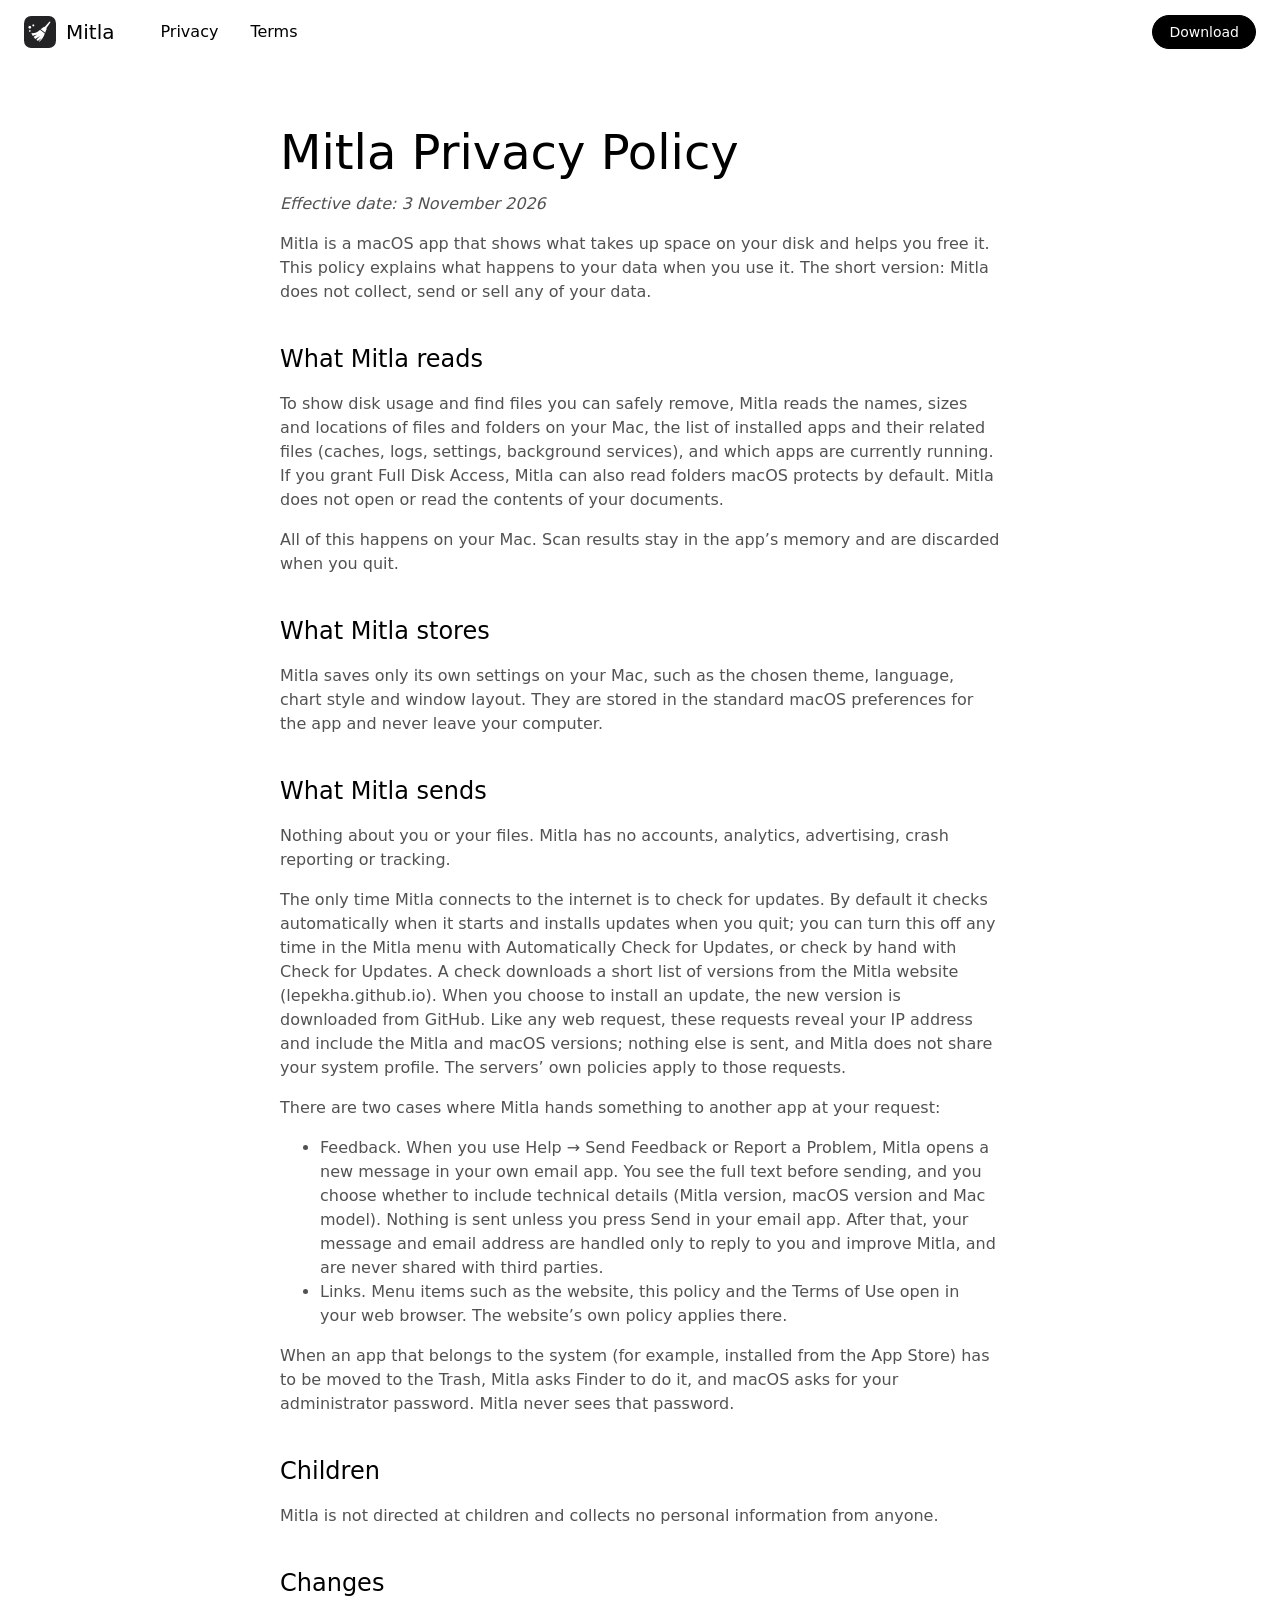
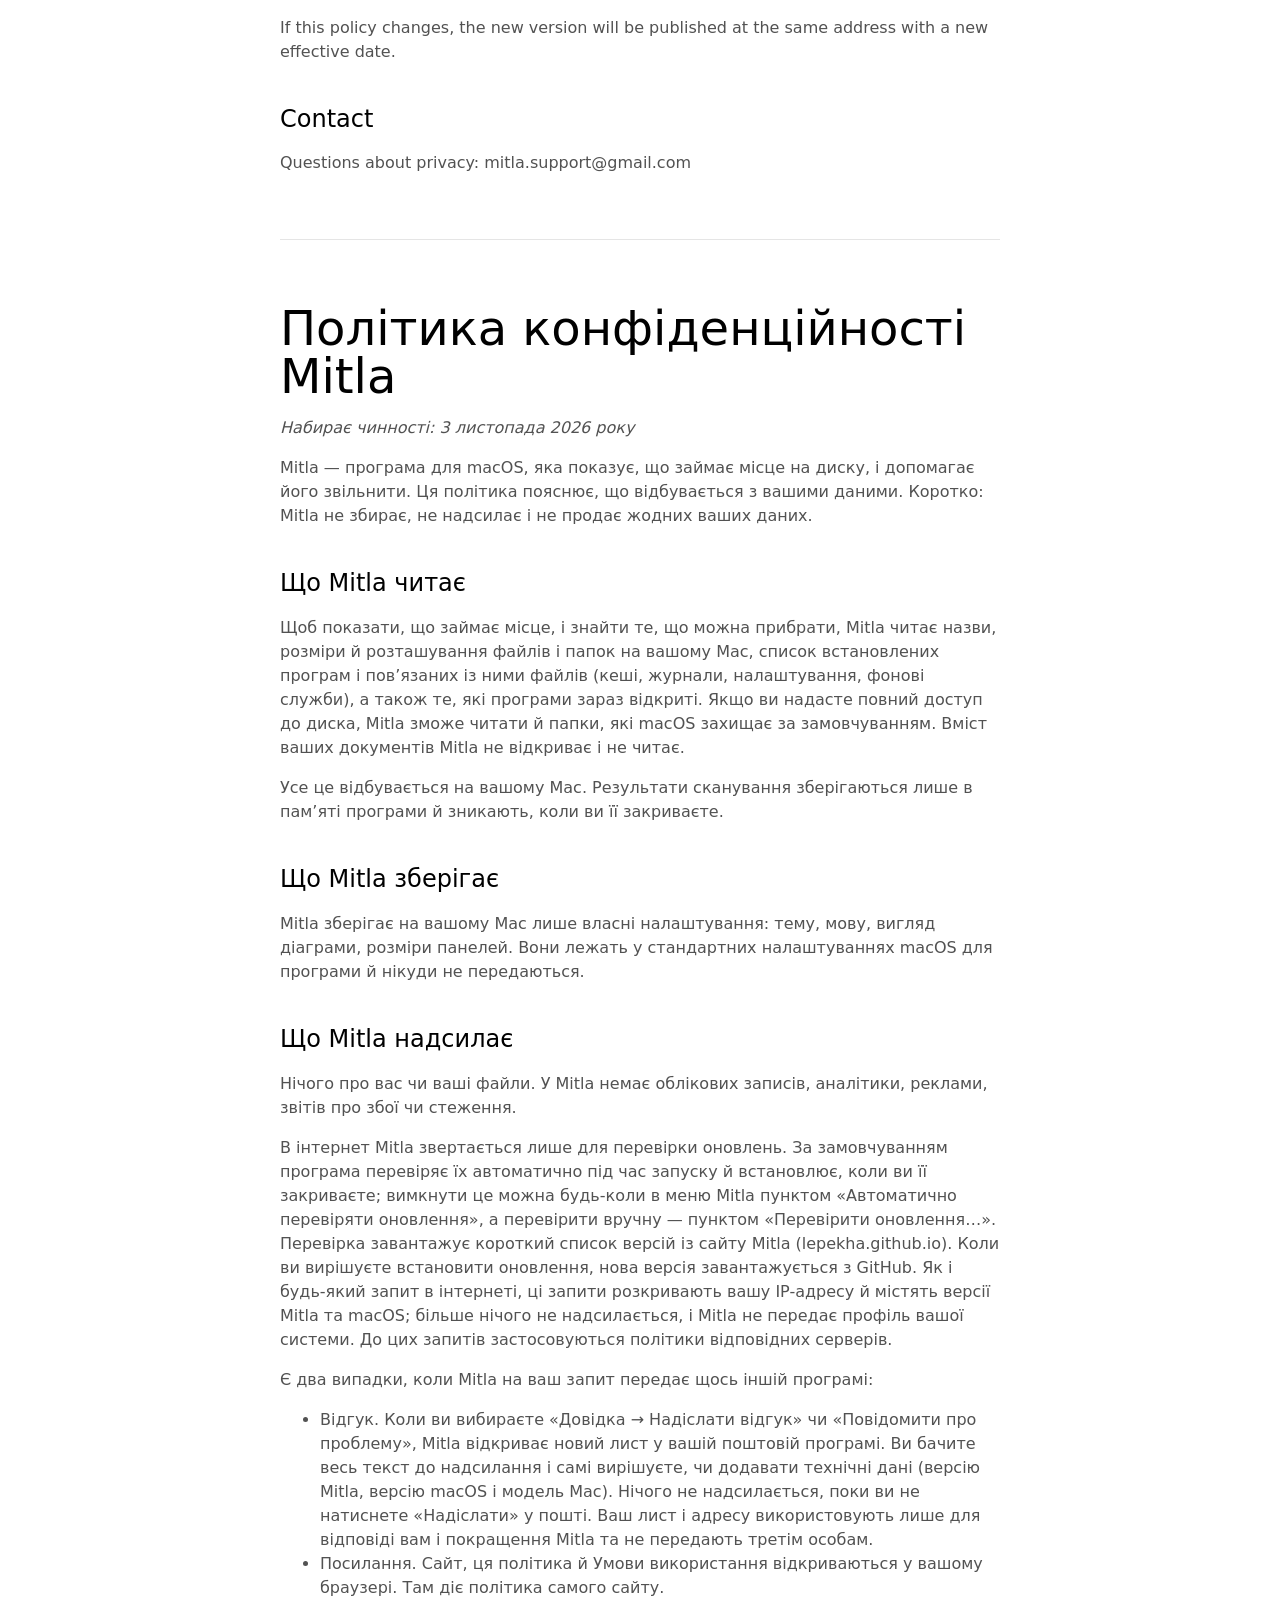
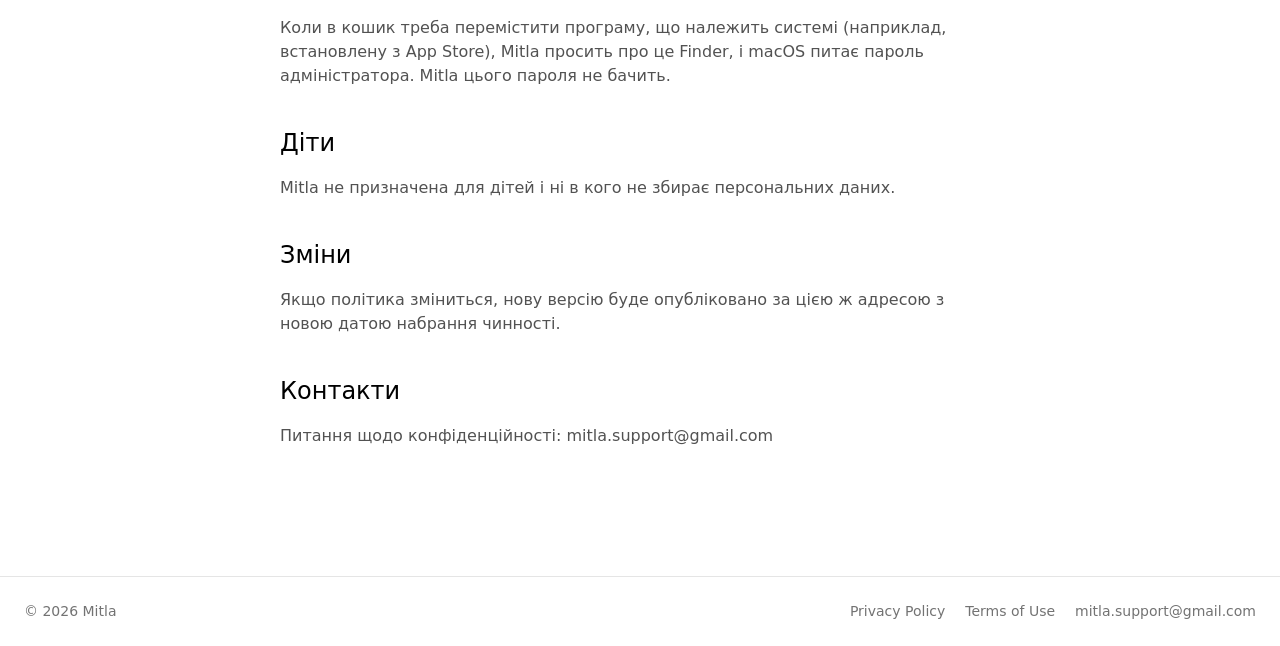
==== privacy/index.html @ 63d67e59 "Update website" ====
<!doctype html>
<html lang="en">
<head>
  <meta charset="utf-8">
  <meta name="viewport" content="width=device-width, initial-scale=1">
  <title>Mitla — Privacy Policy</title>
  <meta name="mitla:repo" content="lepekha/mitla-releases">
  <link rel="icon" href="../icon.png">
  <link rel="stylesheet" href="../style.css">
  <script src="../site.js" defer></script>
</head>
<body>
  <header class="nav">
    <div class="wrap">
      <a class="brand" href="../"><img src="../icon.png" alt="">Mitla</a>
      <nav class="nav-links" aria-label="Legal">
        <a href="../privacy/">Privacy</a>
        <a href="../terms/">Terms</a>
      </nav>
      <div class="nav-end">
        <a class="btn btn-black btn-sm" data-download href="../#download">Download</a>
      </div>
    </div>
  </header>
  <article class="legal">
<h1 id="mitla-privacy-policy">Mitla Privacy Policy</h1>
<p><em>Effective date: 3 November 2026</em></p>
<p>Mitla is a macOS app that shows what takes up space on your disk and
helps you free it. This policy explains what happens to your data when
you use it. The short version: <strong>Mitla does not collect, send or
sell any of your data.</strong></p>
<h2 id="what-mitla-reads">What Mitla reads</h2>
<p>To show disk usage and find files you can safely remove, Mitla reads
the names, sizes and locations of files and folders on your Mac, the
list of installed apps and their related files (caches, logs, settings,
background services), and which apps are currently running. If you grant
Full Disk Access, Mitla can also read folders macOS protects by
default. Mitla does not open or read the contents of your
documents.</p>
<p>All of this happens on your Mac. Scan results stay in the app’s
memory and are discarded when you quit.</p>
<h2 id="what-mitla-stores">What Mitla stores</h2>
<p>Mitla saves only its own settings on your Mac, such as the chosen
theme, language, chart style and window layout. They are stored in the
standard macOS preferences for the app and never leave your
computer.</p>
<h2 id="what-mitla-sends">What Mitla sends</h2>
<p>Nothing about you or your files. Mitla has no accounts, analytics,
advertising, crash reporting or tracking.</p>
<p>The only time Mitla connects to the internet is to check for
updates. By default it checks automatically when it starts and installs
updates when you quit; you can turn this off any time in the Mitla menu
with Automatically Check for Updates, or check by hand with Check for
Updates. A check downloads a short list of versions from the Mitla website (lepekha.github.io).
When you choose to install an update, the new version is downloaded from
GitHub. Like any web request, these requests reveal your IP address and
include the Mitla and macOS versions; nothing else is sent, and Mitla
does not share your system profile. The servers’ own policies apply to
those requests.</p>
<p>There are two cases where Mitla hands something to another app at
your request:</p>
<ul>
<li><strong>Feedback.</strong> When you use Help → Send Feedback or
Report a Problem, Mitla opens a new message in your own email app. You
see the full text before sending, and you choose whether to include
technical details (Mitla version, macOS version and Mac model). Nothing
is sent unless you press Send in your email app. After that, your
message and email address are handled only to reply to you and improve
Mitla, and are never shared with third parties.</li>
<li><strong>Links.</strong> Menu items such as the website, this policy
and the Terms of Use open in your web browser. The website’s own policy
applies there.</li>
</ul>
<p>When an app that belongs to the system (for example, installed from
the App Store) has to be moved to the Trash, Mitla asks Finder to do
it, and macOS asks for your administrator password. Mitla never sees
that password.</p>
<h2 id="children">Children</h2>
<p>Mitla is not directed at children and collects no personal
information from anyone.</p>
<h2 id="changes">Changes</h2>
<p>If this policy changes, the new version will be published at the same
address with a new effective date.</p>
<h2 id="contact">Contact</h2>
<p>Questions about privacy: mitla.support@gmail.com</p>
<hr />
<h1 id="політика-конфіденційності-mitla">Політика конфіденційності
Mitla</h1>
<p><em>Набирає чинності: 3 листопада 2026 року</em></p>
<p>Mitla — програма для macOS, яка показує, що займає місце на диску, і
допомагає його звільнити. Ця політика пояснює, що відбувається з вашими
даними. Коротко: <strong>Mitla не збирає, не надсилає і не продає
жодних ваших даних.</strong></p>
<h2 id="що-mitla-читає">Що Mitla читає</h2>
<p>Щоб показати, що займає місце, і знайти те, що можна прибрати, Mitla
читає назви, розміри й розташування файлів і папок на вашому Mac, список
встановлених програм і пов’язаних із ними файлів (кеші, журнали,
налаштування, фонові служби), а також те, які програми зараз відкриті.
Якщо ви надасте повний доступ до диска, Mitla зможе читати й папки, які
macOS захищає за замовчуванням. Вміст ваших документів Mitla не
відкриває і не читає.</p>
<p>Усе це відбувається на вашому Mac. Результати сканування зберігаються
лише в пам’яті програми й зникають, коли ви її закриваєте.</p>
<h2 id="що-mitla-зберігає">Що Mitla зберігає</h2>
<p>Mitla зберігає на вашому Mac лише власні налаштування: тему, мову,
вигляд діаграми, розміри панелей. Вони лежать у стандартних
налаштуваннях macOS для програми й нікуди не передаються.</p>
<h2 id="що-mitla-надсилає">Що Mitla надсилає</h2>
<p>Нічого про вас чи ваші файли. У Mitla немає облікових записів,
аналітики, реклами, звітів про збої чи стеження.</p>
<p>В інтернет Mitla звертається лише для перевірки оновлень. За
замовчуванням програма перевіряє їх автоматично під час запуску й
встановлює, коли ви її закриваєте; вимкнути це можна будь-коли в меню
Mitla пунктом «Автоматично перевіряти оновлення», а перевірити вручну —
пунктом «Перевірити оновлення…». Перевірка завантажує короткий список
версій із сайту Mitla (lepekha.github.io). Коли ви вирішуєте встановити оновлення, нова
версія завантажується з GitHub. Як і будь-який запит в інтернеті, ці
запити розкривають вашу IP-адресу й містять версії Mitla та macOS;
більше нічого не надсилається, і Mitla не передає профіль вашої
системи. До цих запитів застосовуються політики відповідних
серверів.</p>
<p>Є два випадки, коли Mitla на ваш запит передає щось іншій
програмі:</p>
<ul>
<li><strong>Відгук.</strong> Коли ви вибираєте «Довідка → Надіслати
відгук» чи «Повідомити про проблему», Mitla відкриває новий лист у
вашій поштовій програмі. Ви бачите весь текст до надсилання і самі
вирішуєте, чи додавати технічні дані (версію Mitla, версію macOS і
модель Mac). Нічого не надсилається, поки ви не натиснете «Надіслати» у
пошті. Ваш лист і адресу використовують лише для відповіді вам і
покращення Mitla та не передають третім особам.</li>
<li><strong>Посилання.</strong> Сайт, ця політика й Умови використання
відкриваються у вашому браузері. Там діє політика самого сайту.</li>
</ul>
<p>Коли в кошик треба перемістити програму, що належить системі
(наприклад, встановлену з App Store), Mitla просить про це Finder, і
macOS питає пароль адміністратора. Mitla цього пароля не бачить.</p>
<h2 id="діти">Діти</h2>
<p>Mitla не призначена для дітей і ні в кого не збирає персональних
даних.</p>
<h2 id="зміни">Зміни</h2>
<p>Якщо політика зміниться, нову версію буде опубліковано за цією ж
адресою з новою датою набрання чинності.</p>
<h2 id="контакти">Контакти</h2>
<p>Питання щодо конфіденційності: mitla.support@gmail.com</p>
  </article>
  <footer>
    <div class="wrap">
      <span>© 2026 Mitla</span>
      <nav aria-label="Footer">
        <a href="../privacy/">Privacy Policy</a>
        <a href="../terms/">Terms of Use</a>
        <a href="mailto:mitla.support@gmail.com">mitla.support@gmail.com</a>
      </nav>
    </div>
  </footer>
</body>
</html>
---- style.css ----
/* Mitla — сайт за дизайн-системою Ollama (open-design.ai):
   білий фон, лише відтінки сірого, SF Pro Rounded для заголовків, вага не більше 500,
   pill (9999px) для всього інтерактивного, 12px для контейнерів, жодних тіней і градієнтів. */

:root {
  --bg: #ffffff;
  --surface: #fafafa;
  --fg: #000000;
  --fg-2: #262626;
  --fg-3: #525252;
  --muted: #737373;
  --meta: #a3a3a3;
  --border: #e5e5e5;
  --border-strong: #d4d4d4;
  --button-text: #404040;

  --font-display: "SF Pro Rounded", ui-rounded, system-ui, -apple-system, sans-serif;
  --font-body: ui-sans-serif, system-ui, -apple-system, "Apple Color Emoji", "Segoe UI Emoji", "Segoe UI Symbol", "Noto Color Emoji", sans-serif;
  --font-mono: ui-monospace, SFMono-Regular, Menlo, Monaco, Consolas, "Liberation Mono", "Courier New", monospace;

  --radius-md: 12px;
  --radius-pill: 9999px;
  --focus-ring: 0 0 0 3px color-mix(in oklab, #3b82f6, transparent 50%);

  --container-max: 1280px;
  --gutter: 24px;
  --section-y: 112px;
  color-scheme: light;
}

@media (max-width: 1024px) { :root { --gutter: 16px; --section-y: 88px; } }
@media (max-width: 640px)  { :root { --gutter: 16px; --section-y: 48px; } }

* { box-sizing: border-box; }
html { scroll-behavior: smooth; scroll-padding-top: 72px; }
body {
  margin: 0;
  background: var(--bg);
  color: var(--fg);
  font: 400 16px/1.5 var(--font-body);
  -webkit-font-smoothing: antialiased;
}
img { max-width: 100%; display: block; }
a { color: var(--fg); text-decoration: underline; text-decoration-color: var(--border-strong); text-underline-offset: 3px; }
a:hover { text-decoration-color: var(--fg); }
:focus-visible { outline: none; box-shadow: var(--focus-ring); border-radius: var(--radius-pill); }
h1, h2, h3 { font-family: var(--font-display); font-weight: 500; letter-spacing: normal; margin: 0; }
strong, b { font-weight: 500; }

.wrap { max-width: var(--container-max); margin: 0 auto; padding: 0 var(--gutter); }

/* ---------- Навігація ---------- */
.nav { position: sticky; top: 0; z-index: 10; background: rgba(255, 255, 255, .92); backdrop-filter: saturate(1.4) blur(12px); -webkit-backdrop-filter: saturate(1.4) blur(12px); }
.nav .wrap { display: flex; align-items: center; gap: 16px; height: 64px; }
.brand { display: flex; align-items: center; gap: 10px; text-decoration: none; font: 500 20px/1 var(--font-display); }
.brand img { width: 32px; height: 32px; border-radius: 22.5%; }
.nav-links { display: flex; gap: 4px; margin-left: 16px; }
.nav-links a { text-decoration: none; padding: 6px 14px; border-radius: var(--radius-pill); }
.nav-links a:hover { background: var(--surface); }
.nav-end { margin-left: auto; display: flex; align-items: center; gap: 20px; }
.nav-end .text-link { text-decoration: none; display: inline-flex; align-items: center; gap: 6px; }
.nav-end .text-link svg { width: 18px; height: 18px; }
@media (max-width: 850px) { .nav-links { display: none; } }
@media (max-width: 480px) { .nav-end .text-link { display: none; } }

/* ---------- Кнопки ---------- */
.btn {
  display: inline-flex; align-items: center; justify-content: center; gap: 8px;
  padding: 10px 24px; border-radius: var(--radius-pill); border: 1px solid transparent;
  font: 500 16px/1.5 var(--font-body); text-decoration: none; white-space: nowrap; cursor: pointer;
}
.btn svg { width: 18px; height: 18px; flex: none; }
.btn-black { background: var(--fg); color: #fff; border-color: var(--fg); }
.btn-black:hover { background: var(--fg-2); border-color: var(--fg-2); }
.btn-black:active { background: var(--button-text); }
.btn-white { background: var(--bg); color: var(--button-text); border-color: var(--border-strong); }
.btn-white:hover { background: var(--surface); }
.btn-sm { padding: 6px 16px; font-size: 14px; line-height: 1.43; }

/* ---------- Герой ---------- */
.hero { text-align: center; padding: 88px 0 0; }
.hero .app-icon { width: 120px; height: 120px; border-radius: 22.5%; margin: 0 auto 32px; }
.hero h1 { font-size: 48px; line-height: 1; }
.hero .lead { font-size: 18px; line-height: 1.56; color: var(--muted); max-width: 600px; margin: 20px auto 32px; }
.actions { display: flex; gap: 12px; justify-content: center; flex-wrap: wrap; }
.meta { margin-top: 16px; color: var(--meta); font-size: 14px; line-height: 1.43; }
.meta span { white-space: nowrap; }
.meta span + span::before { content: "·"; margin: 0 8px; }
@media (max-width: 1024px) { .hero h1 { font-size: 36px; line-height: 1.11; } }
@media (max-width: 640px)  { .hero { padding-top: 48px; } .hero h1 { font-size: 30px; line-height: 1.2; } .hero .app-icon { width: 96px; height: 96px; } }

.screenshot img { width: 100%; height: auto; aspect-ratio: 2658 / 1874; }
.hero .screenshot { margin: 48px auto 0; max-width: 1120px; }

/* ---------- Секції ---------- */
section { padding: var(--section-y) 0; }
section.alt { background: var(--surface); }
.section-head { text-align: center; max-width: 720px; margin: 0 auto 48px; }
.section-head h2 { font-size: 36px; line-height: 1.11; }
.section-head p { color: var(--muted); font-size: 18px; line-height: 1.56; margin: 16px 0 0; }
@media (max-width: 640px) { .section-head h2 { font-size: 30px; line-height: 1.2; } .section-head { margin-bottom: 32px; } }

/* Три функції: короткий список, розділений лініями */
.features { max-width: 640px; margin: 0 auto; border-top: 1px solid var(--border); }
.features > div { padding: 24px 0; border-bottom: 1px solid var(--border); }
.features h3 { font-family: var(--font-body); font-size: 18px; line-height: 1.56; font-weight: 500; }
.features p { margin: 4px 0 0; color: var(--muted); }
#features { padding-top: 72px; }
.note { max-width: 640px; margin: 32px auto 0; color: var(--meta); font-size: 14px; line-height: 1.43; text-align: center; }

/* FAQ */
.faq { max-width: 768px; margin: 0 auto; border-top: 1px solid var(--border); }
.faq details { border-bottom: 1px solid var(--border); }
.faq summary { list-style: none; cursor: pointer; padding: 20px 0; font-size: 18px; line-height: 1.56; display: flex; justify-content: space-between; gap: 16px; }
.faq summary::-webkit-details-marker { display: none; }
.faq summary::after { content: "+"; color: var(--muted); font: 400 24px/1.1 var(--font-display); }
.faq details[open] summary::after { content: "−"; }
.faq details p { margin: 0 0 20px; color: var(--muted); }

/* Підвал: один рядок */
footer { border-top: 1px solid var(--border); }
footer .wrap { display: flex; flex-wrap: wrap; align-items: center; gap: 8px 24px; padding-top: 24px; padding-bottom: 24px; color: var(--muted); font-size: 14px; }
footer nav { display: flex; flex-wrap: wrap; gap: 4px 20px; margin-left: auto; }
footer a { color: var(--muted); text-decoration: none; }
footer a:hover { color: var(--fg); }
@media (max-width: 640px) { footer nav { margin-left: 0; } }

/* Юридичні сторінки */
.legal { max-width: 768px; margin: 0 auto; padding: 64px var(--gutter) var(--section-y); }
.legal h1 { font-size: 48px; line-height: 1; margin-bottom: 16px; }
.legal h2 { font-size: 24px; line-height: 1.33; margin: 40px 0 8px; }
.legal p, .legal li { color: var(--fg-3); }
.legal hr { border: 0; border-top: 1px solid var(--border); margin: 64px 0; }
@media (max-width: 640px) { .legal h1 { font-size: 30px; line-height: 1.2; } }

/* 404 */
.notfound { text-align: center; padding: 160px var(--gutter); }
.notfound h1 { font-size: 48px; line-height: 1; }
.notfound p { color: var(--muted); margin: 16px 0 32px; font-size: 18px; }
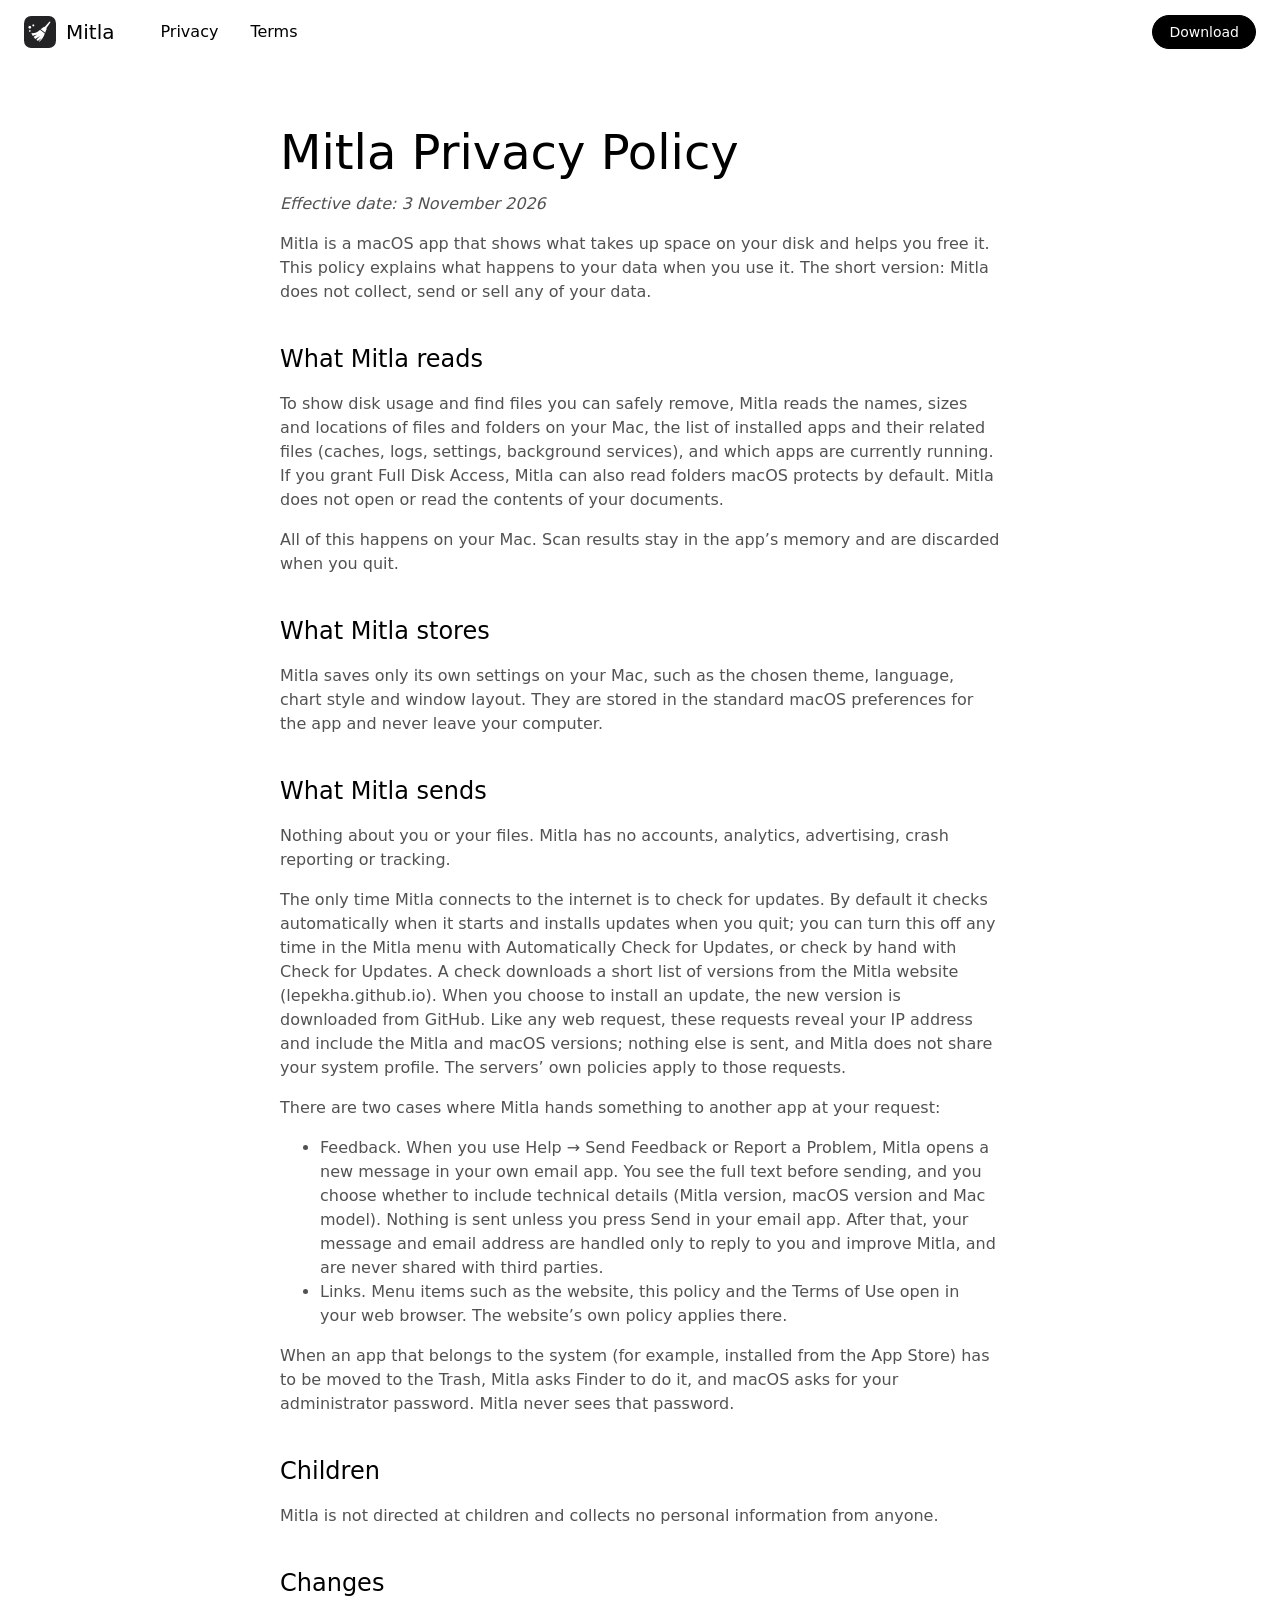
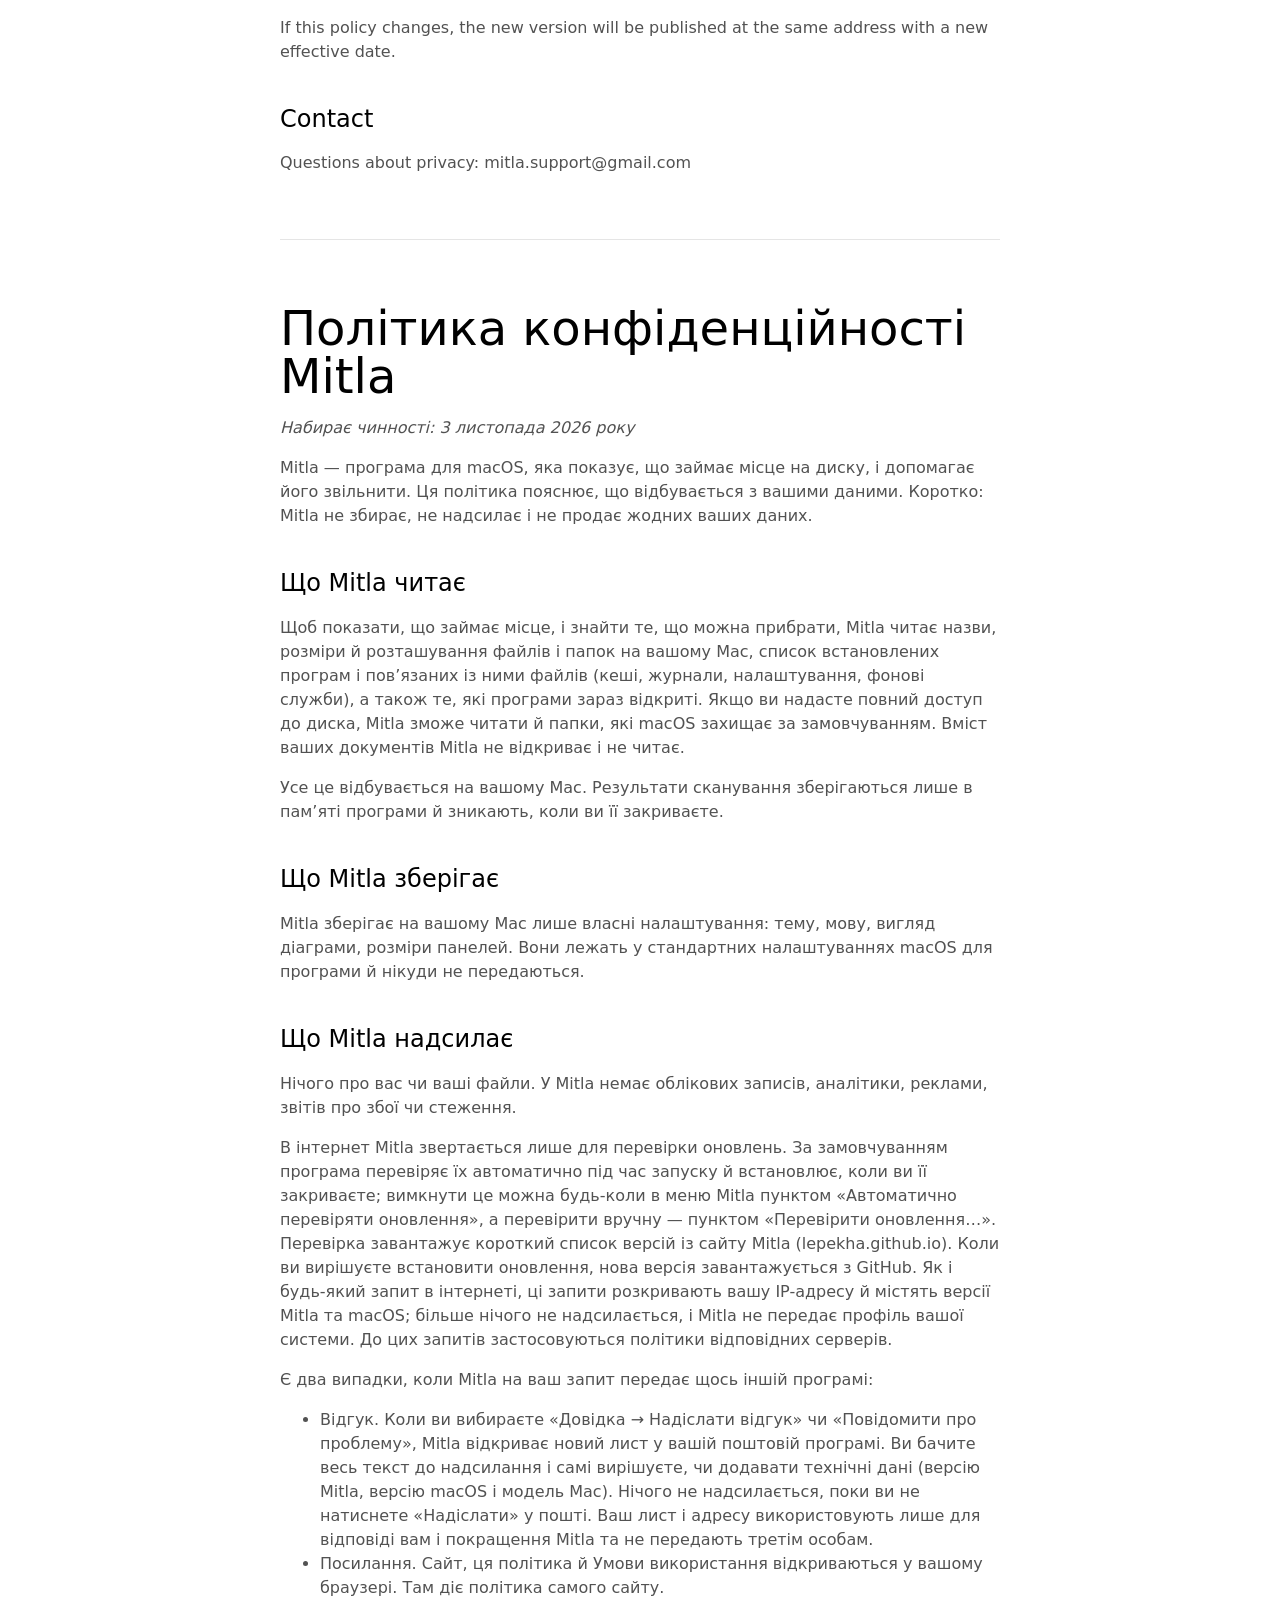
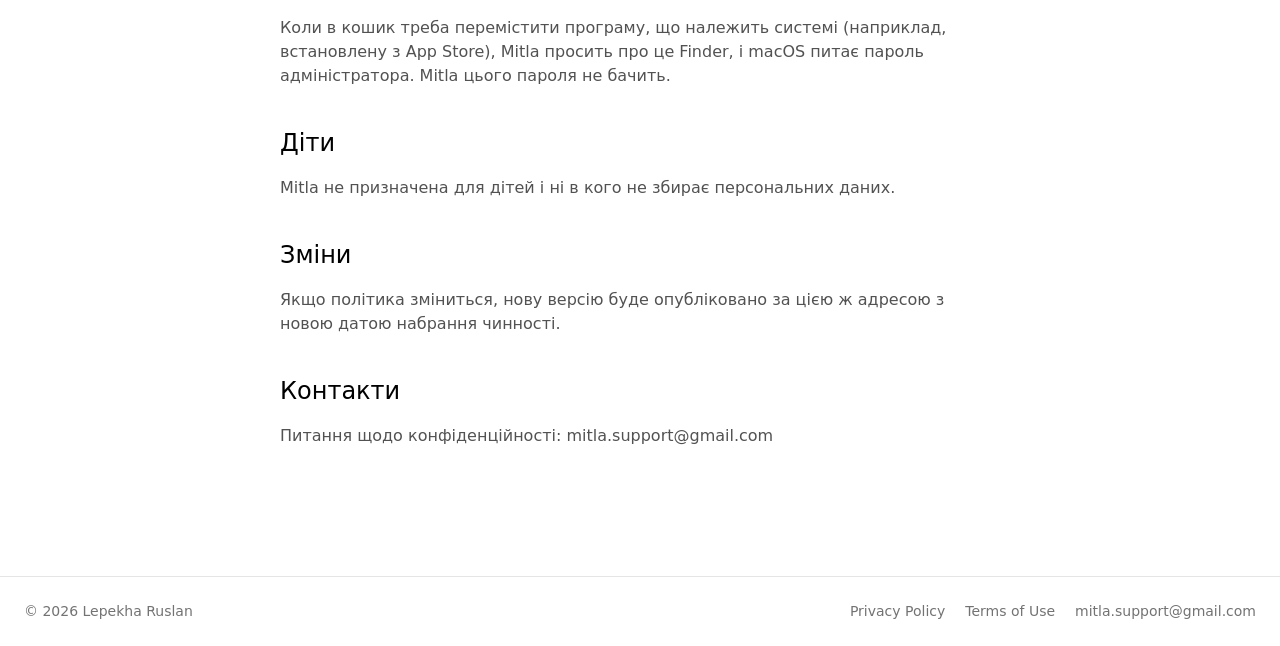
==== commit 288d4bd1: "Update website" ====
--- a/privacy/index.html
+++ b/privacy/index.html
@@ -146,7 +146,7 @@
   </article>
   <footer>
     <div class="wrap">
-      <span>© 2026 Mitla</span>
+      <span>© 2026 Lepekha Ruslan</span>
       <nav aria-label="Footer">
         <a href="../privacy/">Privacy Policy</a>
         <a href="../terms/">Terms of Use</a>
--- a/style.css
+++ b/style.css
@@ -41,6 +41,7 @@
   -webkit-font-smoothing: antialiased;
 }
 img { max-width: 100%; display: block; }
+[hidden] { display: none !important; }
 a { color: var(--fg); text-decoration: underline; text-decoration-color: var(--border-strong); text-underline-offset: 3px; }
 a:hover { text-decoration-color: var(--fg); }
 :focus-visible { outline: none; box-shadow: var(--focus-ring); border-radius: var(--radius-pill); }
@@ -62,6 +63,11 @@
 .nav-end .text-link svg { width: 18px; height: 18px; }
 @media (max-width: 850px) { .nav-links { display: none; } }
 @media (max-width: 480px) { .nav-end .text-link { display: none; } }
+.lang { position: relative; display: inline-flex; align-items: center; }
+.lang select { appearance: none; -webkit-appearance: none; font: inherit; font-size: 16px; color: var(--fg); background: transparent; border: 0; padding: 0; cursor: pointer; }
+.lang select:hover { color: var(--fg-3); }
+.lang select:focus-visible { outline: none; box-shadow: var(--focus-ring); border-radius: 4px; }
+.visually-hidden { position: absolute !important; width: 1px; height: 1px; padding: 0; margin: -1px; overflow: hidden; clip: rect(0 0 0 0); white-space: nowrap; border: 0; }
 
 /* ---------- Кнопки ---------- */
 .btn {
@@ -83,13 +89,13 @@
 .hero h1 { font-size: 48px; line-height: 1; }
 .hero .lead { font-size: 18px; line-height: 1.56; color: var(--muted); max-width: 600px; margin: 20px auto 32px; }
 .actions { display: flex; gap: 12px; justify-content: center; flex-wrap: wrap; }
-.meta { margin-top: 16px; color: var(--meta); font-size: 14px; line-height: 1.43; }
+.meta { display: flex; flex-wrap: wrap; justify-content: center; row-gap: 2px; margin-top: 16px; color: var(--meta); font-size: 14px; line-height: 1.43; }
 .meta span { white-space: nowrap; }
 .meta span + span::before { content: "·"; margin: 0 8px; }
 @media (max-width: 1024px) { .hero h1 { font-size: 36px; line-height: 1.11; } }
 @media (max-width: 640px)  { .hero { padding-top: 48px; } .hero h1 { font-size: 30px; line-height: 1.2; } .hero .app-icon { width: 96px; height: 96px; } }
 
-.screenshot img { width: 100%; height: auto; aspect-ratio: 2658 / 1874; }
+.screenshot img { width: 100%; height: auto; aspect-ratio: 2488 / 1670; }
 .hero .screenshot { margin: 48px auto 0; max-width: 1120px; }
 
 /* ---------- Секції ---------- */
@@ -100,13 +106,27 @@
 .section-head p { color: var(--muted); font-size: 18px; line-height: 1.56; margin: 16px 0 0; }
 @media (max-width: 640px) { .section-head h2 { font-size: 30px; line-height: 1.2; } .section-head { margin-bottom: 32px; } }
 
-/* Три функції: короткий список, розділений лініями */
-.features { max-width: 640px; margin: 0 auto; border-top: 1px solid var(--border); }
-.features > div { padding: 24px 0; border-bottom: 1px solid var(--border); }
-.features h3 { font-family: var(--font-body); font-size: 18px; line-height: 1.56; font-weight: 500; }
-.features p { margin: 4px 0 0; color: var(--muted); }
-#features { padding-top: 72px; }
-.note { max-width: 640px; margin: 32px auto 0; color: var(--meta); font-size: 14px; line-height: 1.43; text-align: center; }
+/* Види графіків: перемикач-пігулка над скріншотом */
+.tabs { display: flex; width: fit-content; margin: 0 auto 32px; padding: 4px; gap: 4px; border: 1px solid var(--border); border-radius: var(--radius-pill); }
+.tabs [role="tab"] { appearance: none; border: 0; background: none; cursor: pointer; padding: 6px 18px; border-radius: var(--radius-pill); font: 500 14px/1.43 var(--font-body); color: var(--fg-3); }
+.tabs [role="tab"]:hover { background: var(--surface); color: var(--fg); }
+.tabs [role="tab"][aria-selected="true"] { background: var(--fg); color: #fff; }
+.tab-panels { max-width: 1120px; margin: 0 auto; }
+
+/* Функції: текст і скріншот поруч, через рядок дзеркально */
+.row { display: grid; grid-template-columns: minmax(0, 1fr) minmax(0, 1.9fr); gap: 56px; align-items: center; max-width: 1180px; margin: 0 auto; }
+.row + .row { margin-top: 72px; }
+.row.flip { grid-template-columns: minmax(0, 1.9fr) minmax(0, 1fr); }
+.row.flip .row-text { order: 2; }
+.row-text h3 { font-size: 30px; line-height: 1.2; }
+.row-text p { margin: 12px 0 0; color: var(--muted); font-size: 18px; line-height: 1.56; }
+@media (max-width: 900px) {
+  .row { grid-template-columns: 1fr; gap: 20px; text-align: center; }
+  .row.flip { grid-template-columns: 1fr; }
+  .row.flip .row-text { order: 0; }
+  .row + .row { margin-top: 56px; }
+  .row-text p { max-width: 560px; margin-left: auto; margin-right: auto; }
+}
 
 /* FAQ */
 .faq { max-width: 768px; margin: 0 auto; border-top: 1px solid var(--border); }
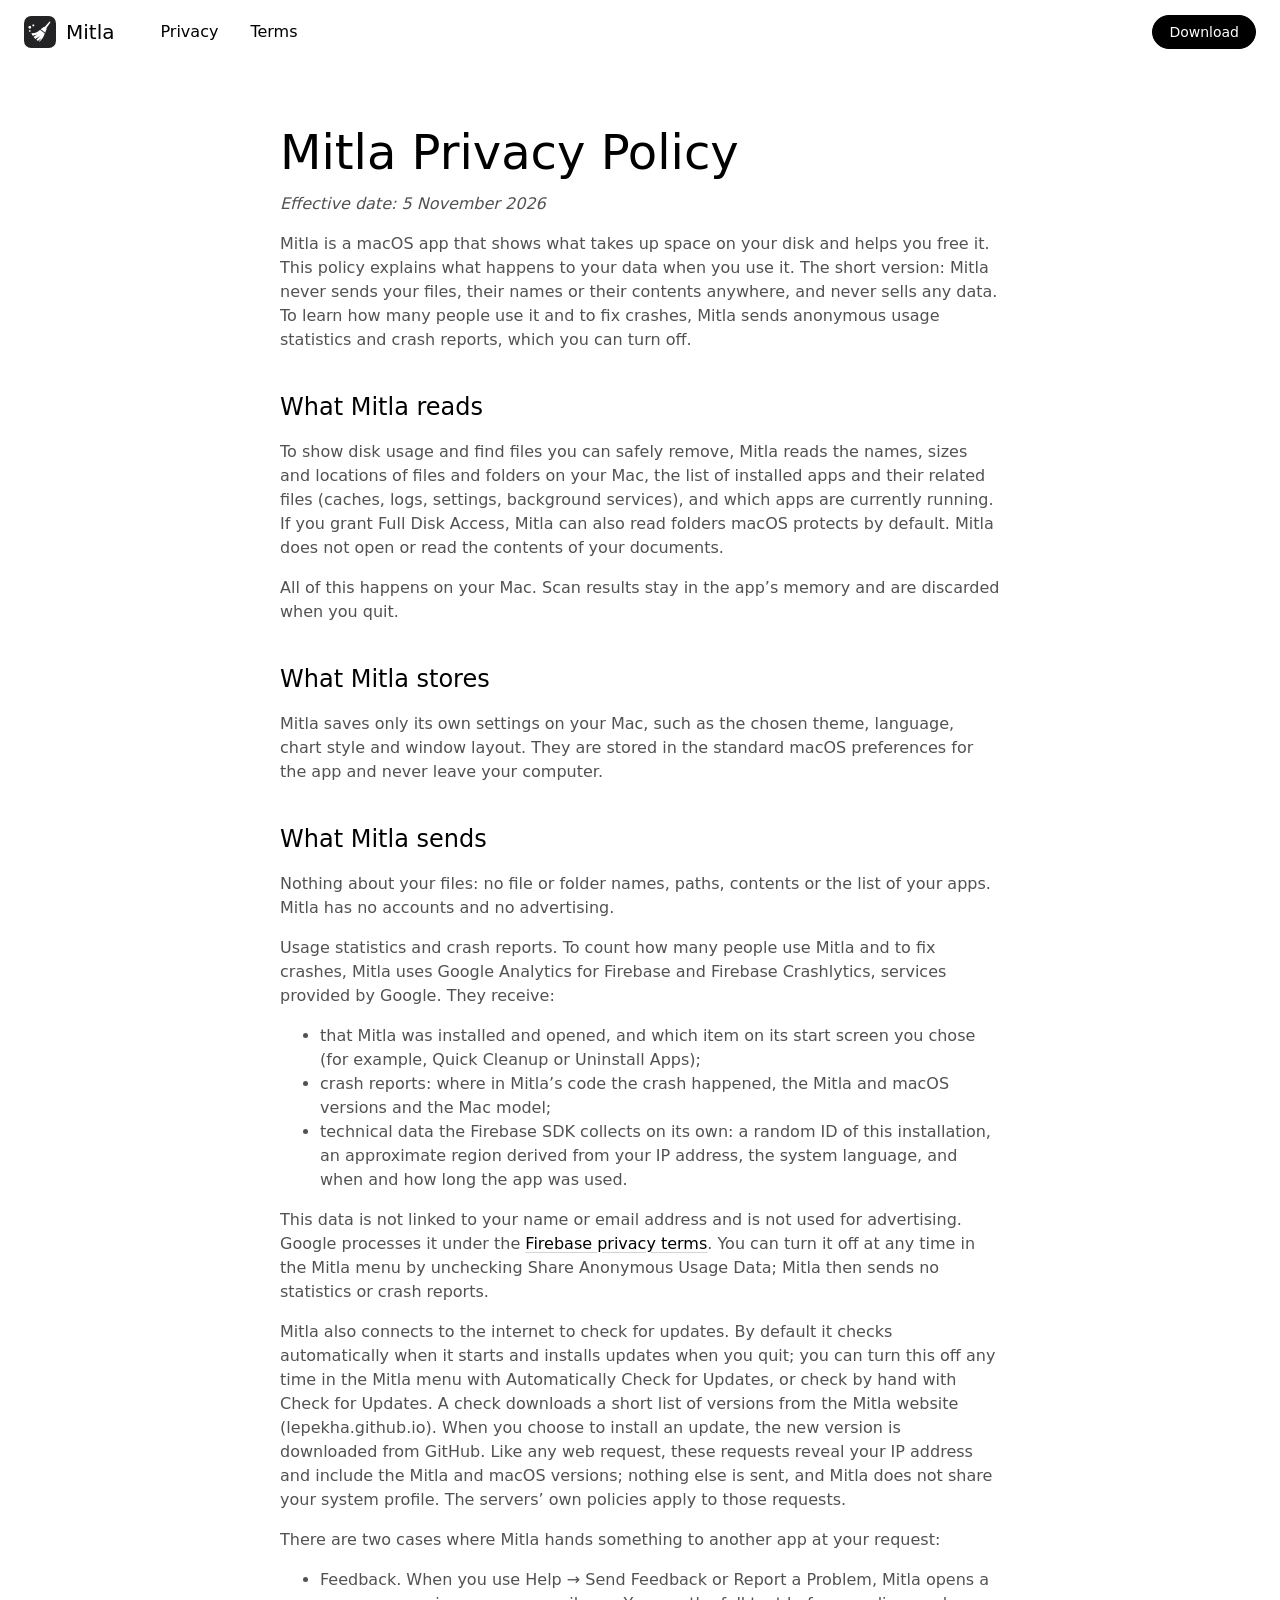
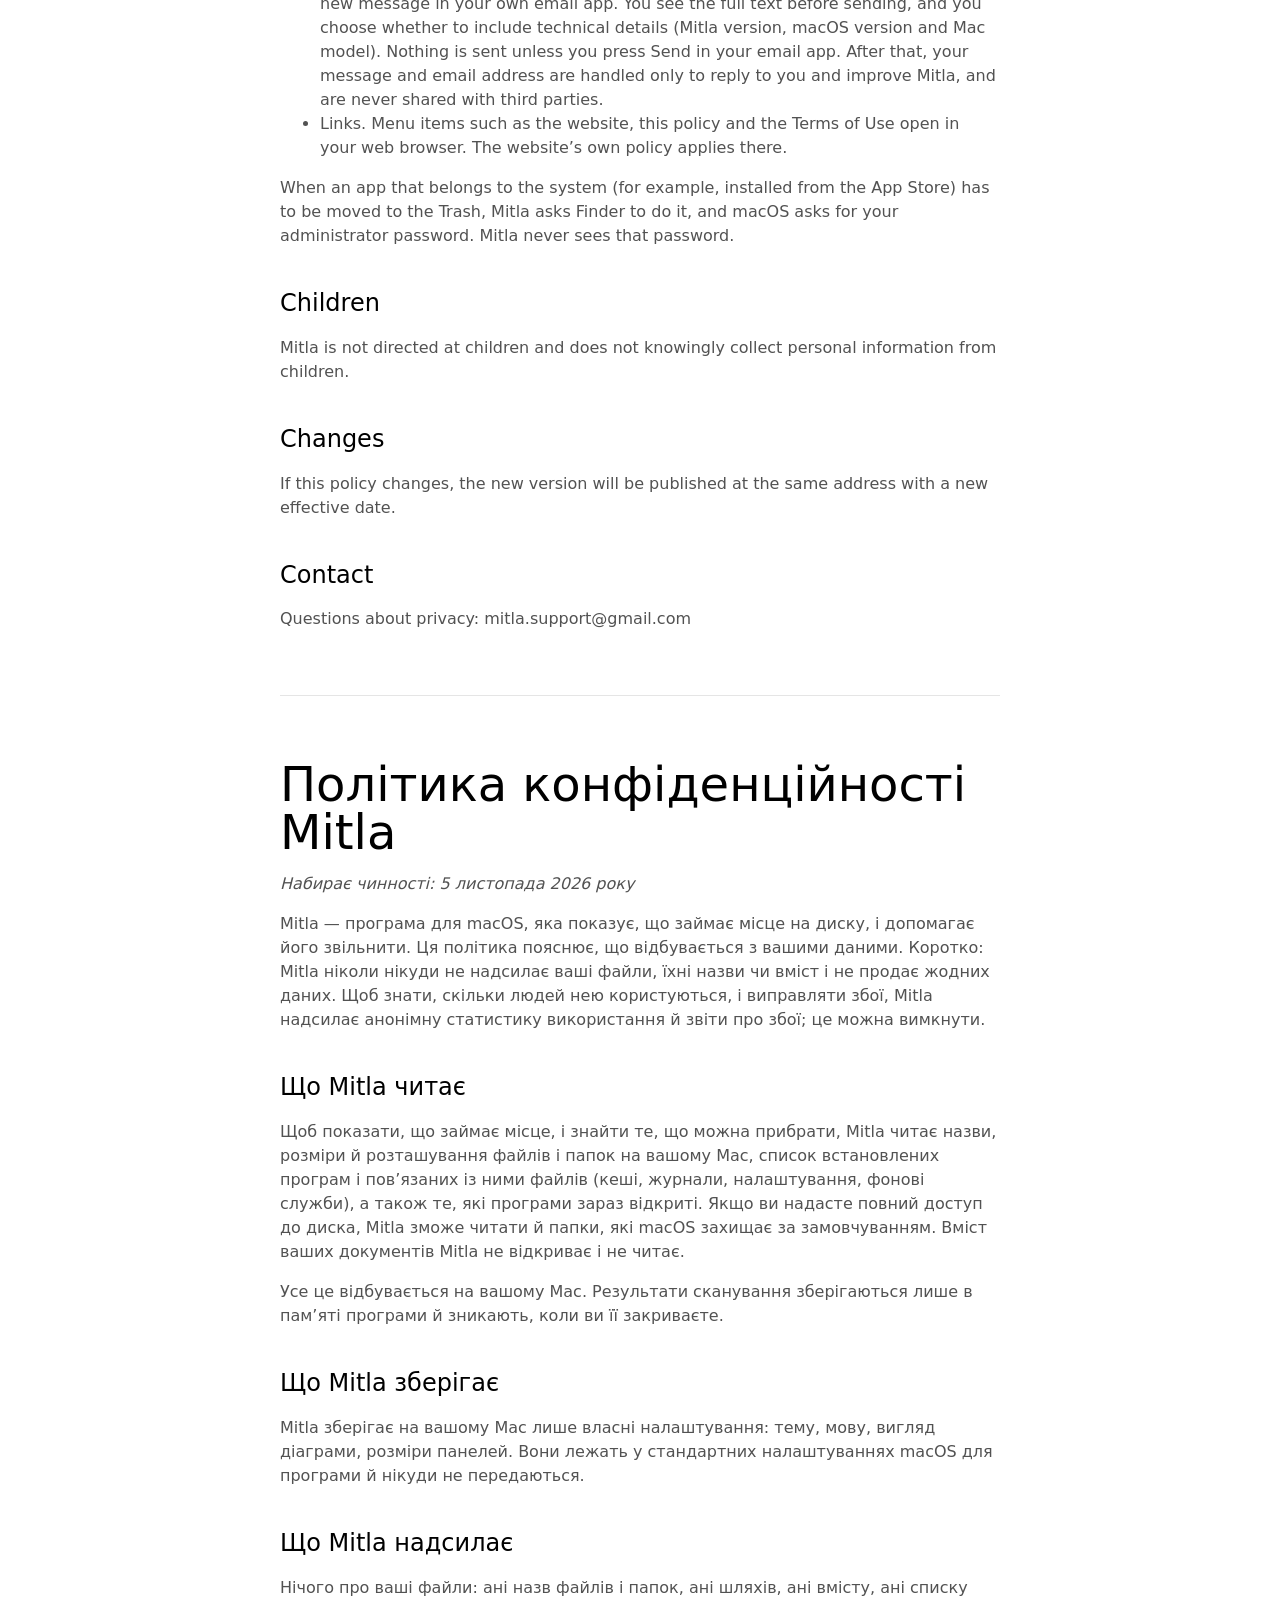
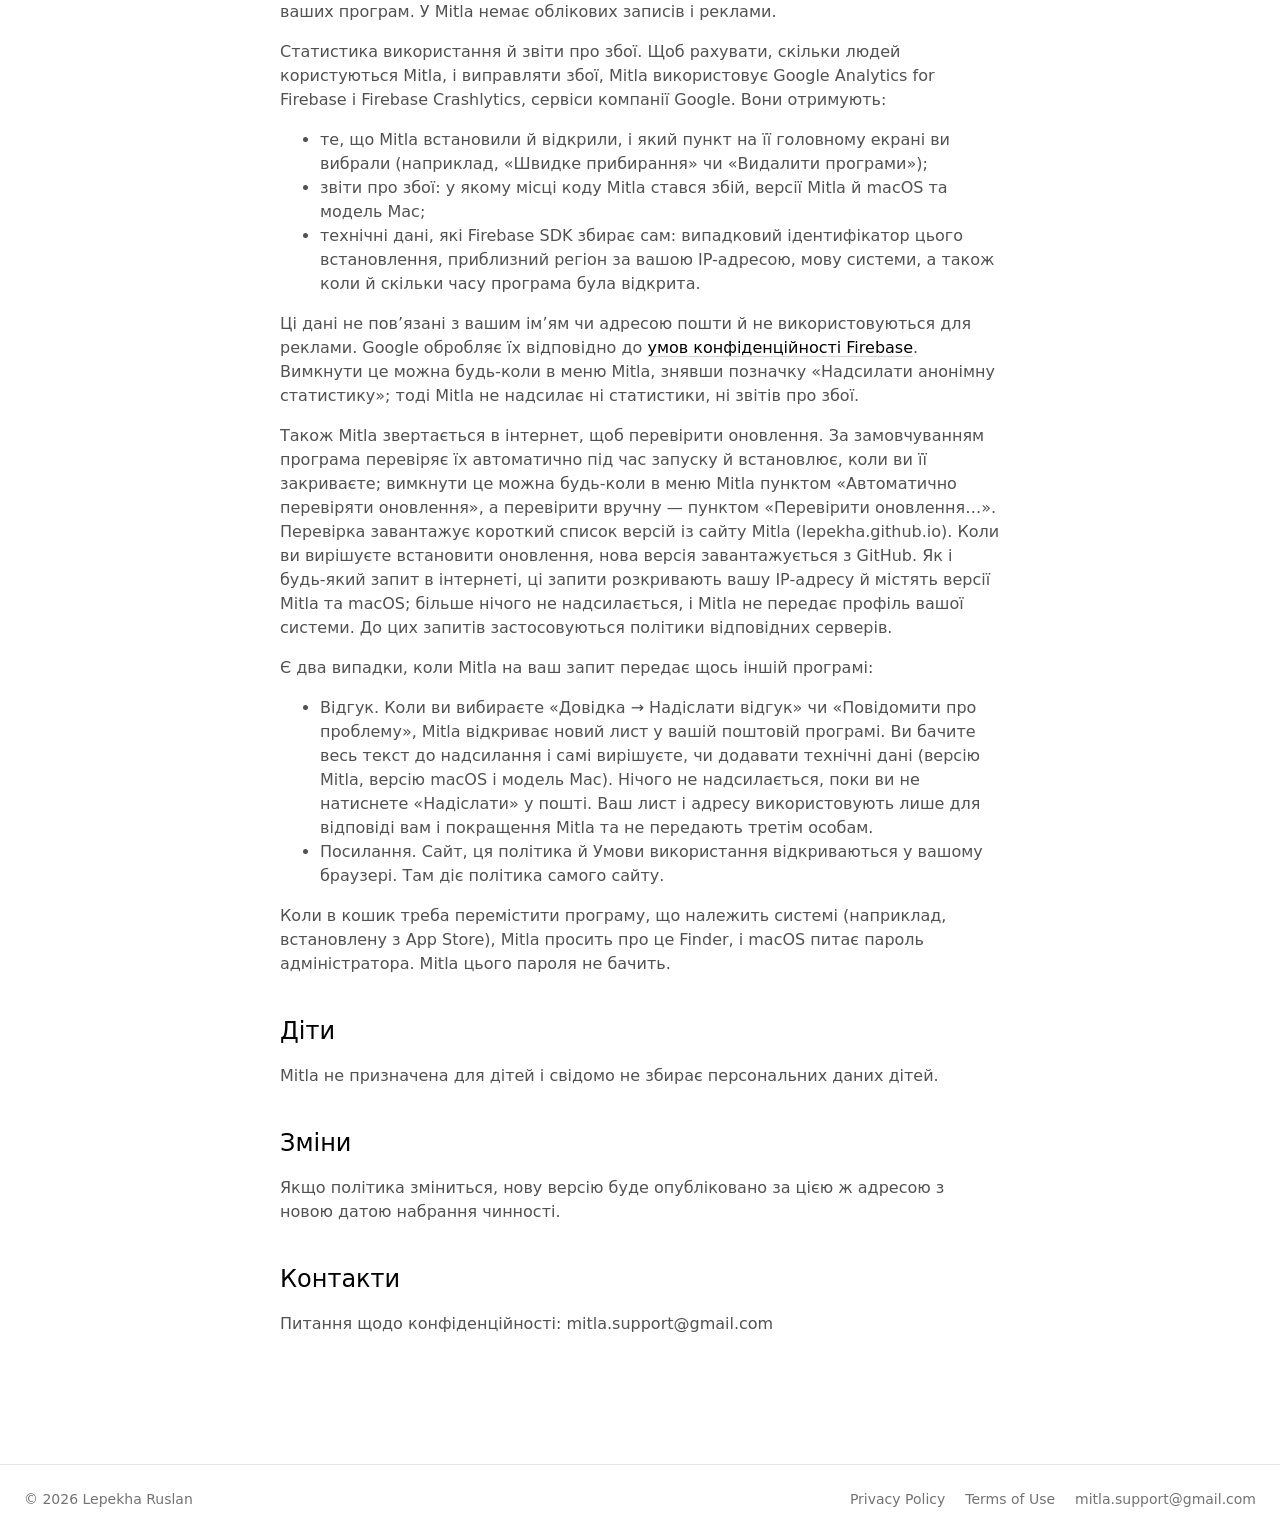
==== commit 3622faa6: "Mitla 0.1.2" ====
--- a/privacy/index.html
+++ b/privacy/index.html
@@ -24,126 +24,67 @@
   </header>
   <article class="legal">
 <h1 id="mitla-privacy-policy">Mitla Privacy Policy</h1>
-<p><em>Effective date: 3 November 2026</em></p>
-<p>Mitla is a macOS app that shows what takes up space on your disk and
-helps you free it. This policy explains what happens to your data when
-you use it. The short version: <strong>Mitla does not collect, send or
-sell any of your data.</strong></p>
+<p><em>Effective date: 5 November 2026</em></p>
+<p>Mitla is a macOS app that shows what takes up space on your disk and helps you free it. This policy explains what happens to your data when you use it. The short version: <strong>Mitla never sends your files, their names or their contents anywhere, and never sells any data.</strong> To learn how many people use it and to fix crashes, Mitla sends anonymous usage statistics and crash reports, which you can turn off.</p>
 <h2 id="what-mitla-reads">What Mitla reads</h2>
-<p>To show disk usage and find files you can safely remove, Mitla reads
-the names, sizes and locations of files and folders on your Mac, the
-list of installed apps and their related files (caches, logs, settings,
-background services), and which apps are currently running. If you grant
-Full Disk Access, Mitla can also read folders macOS protects by
-default. Mitla does not open or read the contents of your
-documents.</p>
-<p>All of this happens on your Mac. Scan results stay in the app’s
-memory and are discarded when you quit.</p>
+<p>To show disk usage and find files you can safely remove, Mitla reads the names, sizes and locations of files and folders on your Mac, the list of installed apps and their related files (caches, logs, settings, background services), and which apps are currently running. If you grant Full Disk Access, Mitla can also read folders macOS protects by default. Mitla does not open or read the contents of your documents.</p>
+<p>All of this happens on your Mac. Scan results stay in the app’s memory and are discarded when you quit.</p>
 <h2 id="what-mitla-stores">What Mitla stores</h2>
-<p>Mitla saves only its own settings on your Mac, such as the chosen
-theme, language, chart style and window layout. They are stored in the
-standard macOS preferences for the app and never leave your
-computer.</p>
+<p>Mitla saves only its own settings on your Mac, such as the chosen theme, language, chart style and window layout. They are stored in the standard macOS preferences for the app and never leave your computer.</p>
 <h2 id="what-mitla-sends">What Mitla sends</h2>
-<p>Nothing about you or your files. Mitla has no accounts, analytics,
-advertising, crash reporting or tracking.</p>
-<p>The only time Mitla connects to the internet is to check for
-updates. By default it checks automatically when it starts and installs
-updates when you quit; you can turn this off any time in the Mitla menu
-with Automatically Check for Updates, or check by hand with Check for
-Updates. A check downloads a short list of versions from the Mitla website (lepekha.github.io).
-When you choose to install an update, the new version is downloaded from
-GitHub. Like any web request, these requests reveal your IP address and
-include the Mitla and macOS versions; nothing else is sent, and Mitla
-does not share your system profile. The servers’ own policies apply to
-those requests.</p>
-<p>There are two cases where Mitla hands something to another app at
-your request:</p>
+<p>Nothing about your files: no file or folder names, paths, contents or the list of your apps. Mitla has no accounts and no advertising.</p>
+<p><strong>Usage statistics and crash reports.</strong> To count how many people use Mitla and to fix crashes, Mitla uses Google Analytics for Firebase and Firebase Crashlytics, services provided by Google. They receive:</p>
 <ul>
-<li><strong>Feedback.</strong> When you use Help → Send Feedback or
-Report a Problem, Mitla opens a new message in your own email app. You
-see the full text before sending, and you choose whether to include
-technical details (Mitla version, macOS version and Mac model). Nothing
-is sent unless you press Send in your email app. After that, your
-message and email address are handled only to reply to you and improve
-Mitla, and are never shared with third parties.</li>
-<li><strong>Links.</strong> Menu items such as the website, this policy
-and the Terms of Use open in your web browser. The website’s own policy
-applies there.</li>
+<li>that Mitla was installed and opened, and which item on its start screen you chose (for example, Quick Cleanup or Uninstall Apps);</li>
+<li>crash reports: where in Mitla’s code the crash happened, the Mitla and macOS versions and the Mac model;</li>
+<li>technical data the Firebase SDK collects on its own: a random ID of this installation, an approximate region derived from your IP address, the system language, and when and how long the app was used.</li>
 </ul>
-<p>When an app that belongs to the system (for example, installed from
-the App Store) has to be moved to the Trash, Mitla asks Finder to do
-it, and macOS asks for your administrator password. Mitla never sees
-that password.</p>
+<p>This data is not linked to your name or email address and is not used for advertising. Google processes it under the <a href="https://firebase.google.com/support/privacy">Firebase privacy terms</a>. You can turn it off at any time in the Mitla menu by unchecking Share Anonymous Usage Data; Mitla then sends no statistics or crash reports.</p>
+<p>Mitla also connects to the internet to check for updates. By default it checks automatically when it starts and installs updates when you quit; you can turn this off any time in the Mitla menu with Automatically Check for Updates, or check by hand with Check for Updates. A check downloads a short list of versions from the Mitla website (lepekha.github.io). When you choose to install an update, the new version is downloaded from GitHub. Like any web request, these requests reveal your IP address and include the Mitla and macOS versions; nothing else is sent, and Mitla does not share your system profile. The servers’ own policies apply to those requests.</p>
+<p>There are two cases where Mitla hands something to another app at your request:</p>
+<ul>
+<li><strong>Feedback.</strong> When you use Help → Send Feedback or Report a Problem, Mitla opens a new message in your own email app. You see the full text before sending, and you choose whether to include technical details (Mitla version, macOS version and Mac model). Nothing is sent unless you press Send in your email app. After that, your message and email address are handled only to reply to you and improve Mitla, and are never shared with third parties.</li>
+<li><strong>Links.</strong> Menu items such as the website, this policy and the Terms of Use open in your web browser. The website’s own policy applies there.</li>
+</ul>
+<p>When an app that belongs to the system (for example, installed from the App Store) has to be moved to the Trash, Mitla asks Finder to do it, and macOS asks for your administrator password. Mitla never sees that password.</p>
 <h2 id="children">Children</h2>
-<p>Mitla is not directed at children and collects no personal
-information from anyone.</p>
+<p>Mitla is not directed at children and does not knowingly collect personal information from children.</p>
 <h2 id="changes">Changes</h2>
-<p>If this policy changes, the new version will be published at the same
-address with a new effective date.</p>
+<p>If this policy changes, the new version will be published at the same address with a new effective date.</p>
 <h2 id="contact">Contact</h2>
 <p>Questions about privacy: mitla.support@gmail.com</p>
 <hr />
-<h1 id="політика-конфіденційності-mitla">Політика конфіденційності
-Mitla</h1>
-<p><em>Набирає чинності: 3 листопада 2026 року</em></p>
-<p>Mitla — програма для macOS, яка показує, що займає місце на диску, і
-допомагає його звільнити. Ця політика пояснює, що відбувається з вашими
-даними. Коротко: <strong>Mitla не збирає, не надсилає і не продає
-жодних ваших даних.</strong></p>
+<h1 id="політика-конфіденційності-mitla">Політика конфіденційності Mitla</h1>
+<p><em>Набирає чинності: 5 листопада 2026 року</em></p>
+<p>Mitla — програма для macOS, яка показує, що займає місце на диску, і допомагає його звільнити. Ця політика пояснює, що відбувається з вашими даними. Коротко: <strong>Mitla ніколи нікуди не надсилає ваші файли, їхні назви чи вміст і не продає жодних даних.</strong> Щоб знати, скільки людей нею користуються, і виправляти збої, Mitla надсилає анонімну статистику використання й звіти про збої; це можна вимкнути.</p>
 <h2 id="що-mitla-читає">Що Mitla читає</h2>
-<p>Щоб показати, що займає місце, і знайти те, що можна прибрати, Mitla
-читає назви, розміри й розташування файлів і папок на вашому Mac, список
-встановлених програм і пов’язаних із ними файлів (кеші, журнали,
-налаштування, фонові служби), а також те, які програми зараз відкриті.
-Якщо ви надасте повний доступ до диска, Mitla зможе читати й папки, які
-macOS захищає за замовчуванням. Вміст ваших документів Mitla не
-відкриває і не читає.</p>
-<p>Усе це відбувається на вашому Mac. Результати сканування зберігаються
-лише в пам’яті програми й зникають, коли ви її закриваєте.</p>
+<p>Щоб показати, що займає місце, і знайти те, що можна прибрати, Mitla читає назви, розміри й розташування файлів і папок на вашому Mac, список встановлених програм і пов’язаних із ними файлів (кеші, журнали, налаштування, фонові служби), а також те, які програми зараз відкриті. Якщо ви надасте повний доступ до диска, Mitla зможе читати й папки, які macOS захищає за замовчуванням. Вміст ваших документів Mitla не відкриває і не читає.</p>
+<p>Усе це відбувається на вашому Mac. Результати сканування зберігаються лише в пам’яті програми й зникають, коли ви її закриваєте.</p>
 <h2 id="що-mitla-зберігає">Що Mitla зберігає</h2>
-<p>Mitla зберігає на вашому Mac лише власні налаштування: тему, мову,
-вигляд діаграми, розміри панелей. Вони лежать у стандартних
-налаштуваннях macOS для програми й нікуди не передаються.</p>
+<p>Mitla зберігає на вашому Mac лише власні налаштування: тему, мову, вигляд діаграми, розміри панелей. Вони лежать у стандартних налаштуваннях macOS для програми й нікуди не передаються.</p>
 <h2 id="що-mitla-надсилає">Що Mitla надсилає</h2>
-<p>Нічого про вас чи ваші файли. У Mitla немає облікових записів,
-аналітики, реклами, звітів про збої чи стеження.</p>
-<p>В інтернет Mitla звертається лише для перевірки оновлень. За
-замовчуванням програма перевіряє їх автоматично під час запуску й
-встановлює, коли ви її закриваєте; вимкнути це можна будь-коли в меню
-Mitla пунктом «Автоматично перевіряти оновлення», а перевірити вручну —
-пунктом «Перевірити оновлення…». Перевірка завантажує короткий список
-версій із сайту Mitla (lepekha.github.io). Коли ви вирішуєте встановити оновлення, нова
-версія завантажується з GitHub. Як і будь-який запит в інтернеті, ці
-запити розкривають вашу IP-адресу й містять версії Mitla та macOS;
-більше нічого не надсилається, і Mitla не передає профіль вашої
-системи. До цих запитів застосовуються політики відповідних
-серверів.</p>
-<p>Є два випадки, коли Mitla на ваш запит передає щось іншій
-програмі:</p>
+<p>Нічого про ваші файли: ані назв файлів і папок, ані шляхів, ані вмісту, ані списку ваших програм. У Mitla немає облікових записів і реклами.</p>
+<p><strong>Статистика використання й звіти про збої.</strong> Щоб рахувати, скільки людей користуються Mitla, і виправляти збої, Mitla використовує Google Analytics for Firebase і Firebase Crashlytics, сервіси компанії Google. Вони отримують:</p>
 <ul>
-<li><strong>Відгук.</strong> Коли ви вибираєте «Довідка → Надіслати
-відгук» чи «Повідомити про проблему», Mitla відкриває новий лист у
-вашій поштовій програмі. Ви бачите весь текст до надсилання і самі
-вирішуєте, чи додавати технічні дані (версію Mitla, версію macOS і
-модель Mac). Нічого не надсилається, поки ви не натиснете «Надіслати» у
-пошті. Ваш лист і адресу використовують лише для відповіді вам і
-покращення Mitla та не передають третім особам.</li>
-<li><strong>Посилання.</strong> Сайт, ця політика й Умови використання
-відкриваються у вашому браузері. Там діє політика самого сайту.</li>
+<li>те, що Mitla встановили й відкрили, і який пункт на її головному екрані ви вибрали (наприклад, «Швидке прибирання» чи «Видалити програми»);</li>
+<li>звіти про збої: у якому місці коду Mitla стався збій, версії Mitla й macOS та модель Mac;</li>
+<li>технічні дані, які Firebase SDK збирає сам: випадковий ідентифікатор цього встановлення, приблизний регіон за вашою IP-адресою, мову системи, а також коли й скільки часу програма була відкрита.</li>
 </ul>
-<p>Коли в кошик треба перемістити програму, що належить системі
-(наприклад, встановлену з App Store), Mitla просить про це Finder, і
-macOS питає пароль адміністратора. Mitla цього пароля не бачить.</p>
+<p>Ці дані не пов’язані з вашим ім’ям чи адресою пошти й не використовуються для реклами. Google обробляє їх відповідно до <a href="https://firebase.google.com/support/privacy">умов конфіденційності Firebase</a>. Вимкнути це можна будь-коли в меню Mitla, знявши позначку «Надсилати анонімну статистику»; тоді Mitla не надсилає ні статистики, ні звітів про збої.</p>
+<p>Також Mitla звертається в інтернет, щоб перевірити оновлення. За замовчуванням програма перевіряє їх автоматично під час запуску й встановлює, коли ви її закриваєте; вимкнути це можна будь-коли в меню Mitla пунктом «Автоматично перевіряти оновлення», а перевірити вручну — пунктом «Перевірити оновлення…». Перевірка завантажує короткий список версій із сайту Mitla (lepekha.github.io). Коли ви вирішуєте встановити оновлення, нова версія завантажується з GitHub. Як і будь-який запит в інтернеті, ці запити розкривають вашу IP-адресу й містять версії Mitla та macOS; більше нічого не надсилається, і Mitla не передає профіль вашої системи. До цих запитів застосовуються політики відповідних серверів.</p>
+<p>Є два випадки, коли Mitla на ваш запит передає щось іншій програмі:</p>
+<ul>
+<li><strong>Відгук.</strong> Коли ви вибираєте «Довідка → Надіслати відгук» чи «Повідомити про проблему», Mitla відкриває новий лист у вашій поштовій програмі. Ви бачите весь текст до надсилання і самі вирішуєте, чи додавати технічні дані (версію Mitla, версію macOS і модель Mac). Нічого не надсилається, поки ви не натиснете «Надіслати» у пошті. Ваш лист і адресу використовують лише для відповіді вам і покращення Mitla та не передають третім особам.</li>
+<li><strong>Посилання.</strong> Сайт, ця політика й Умови використання відкриваються у вашому браузері. Там діє політика самого сайту.</li>
+</ul>
+<p>Коли в кошик треба перемістити програму, що належить системі (наприклад, встановлену з App Store), Mitla просить про це Finder, і macOS питає пароль адміністратора. Mitla цього пароля не бачить.</p>
 <h2 id="діти">Діти</h2>
-<p>Mitla не призначена для дітей і ні в кого не збирає персональних
-даних.</p>
+<p>Mitla не призначена для дітей і свідомо не збирає персональних даних дітей.</p>
 <h2 id="зміни">Зміни</h2>
-<p>Якщо політика зміниться, нову версію буде опубліковано за цією ж
-адресою з новою датою набрання чинності.</p>
+<p>Якщо політика зміниться, нову версію буде опубліковано за цією ж адресою з новою датою набрання чинності.</p>
 <h2 id="контакти">Контакти</h2>
 <p>Питання щодо конфіденційності: mitla.support@gmail.com</p>
-  </article>
+</article>
   <footer>
     <div class="wrap">
       <span>© 2026 Lepekha Ruslan</span>
